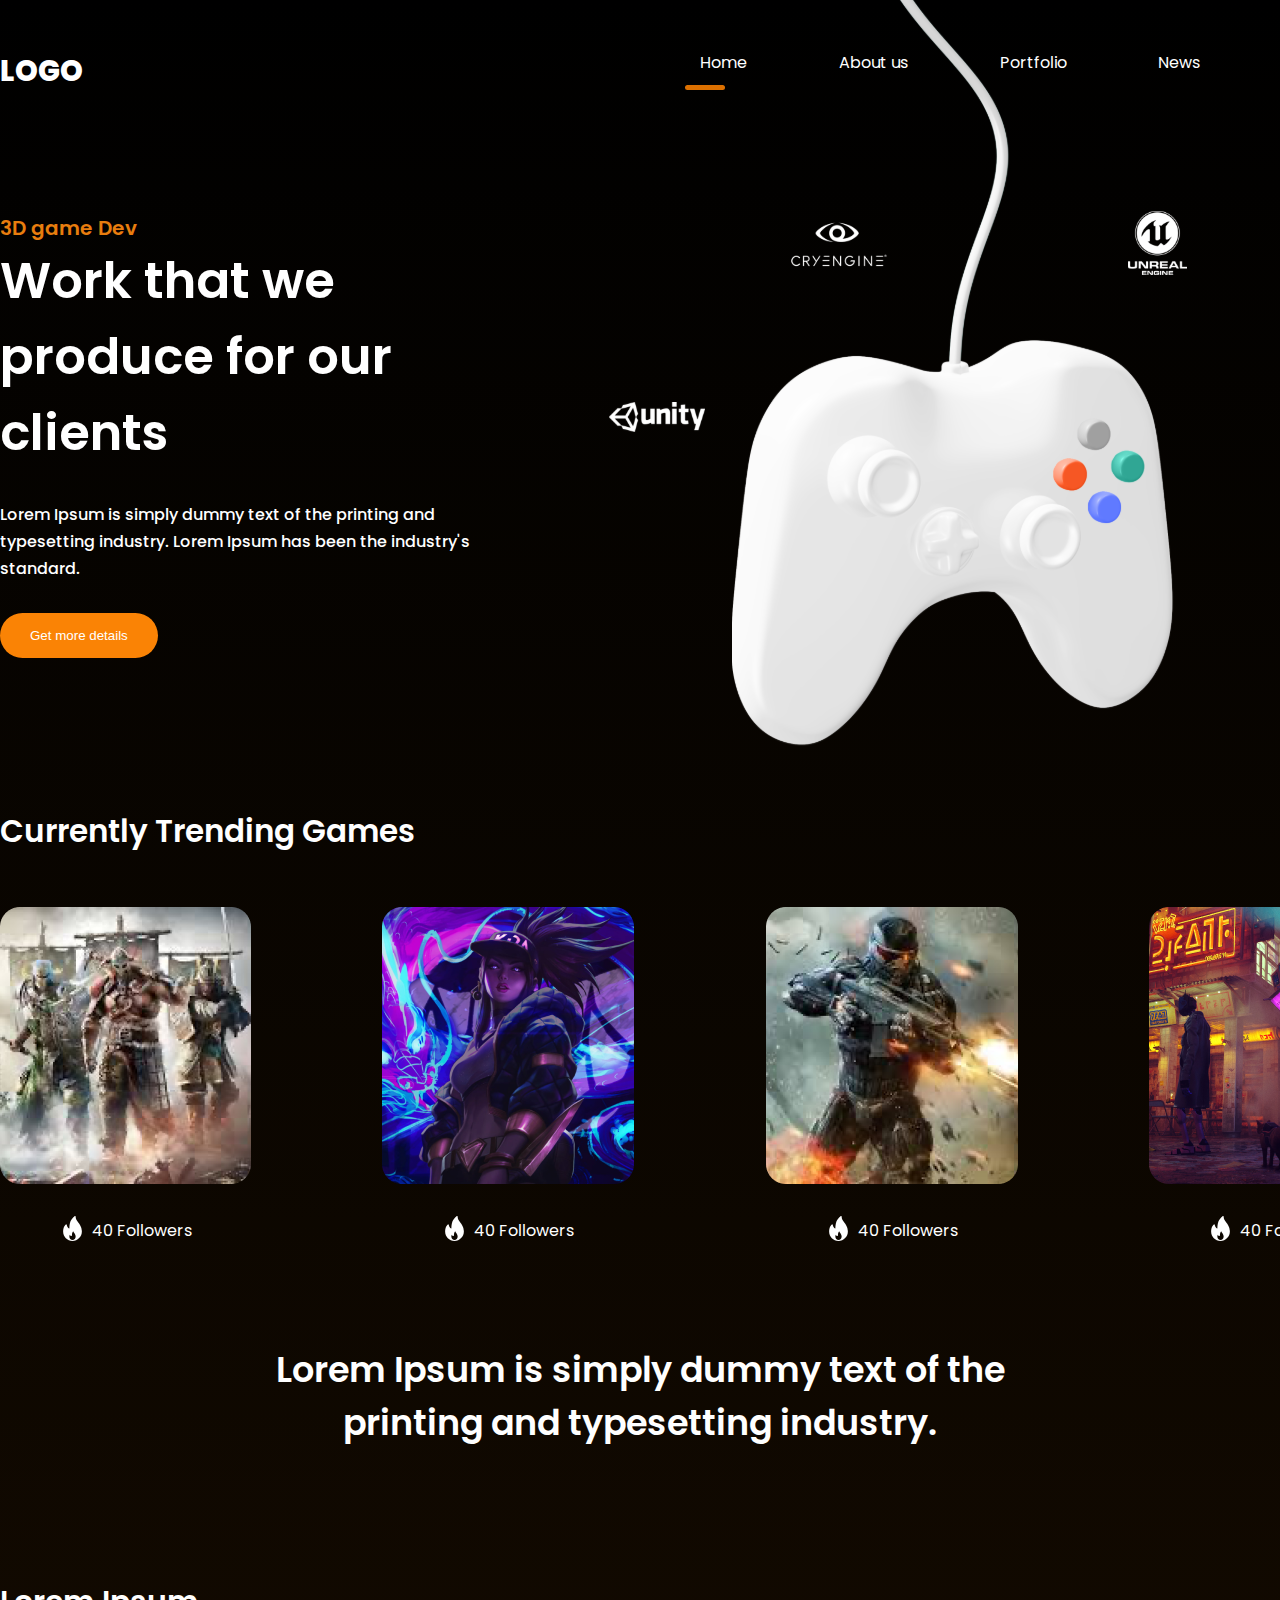
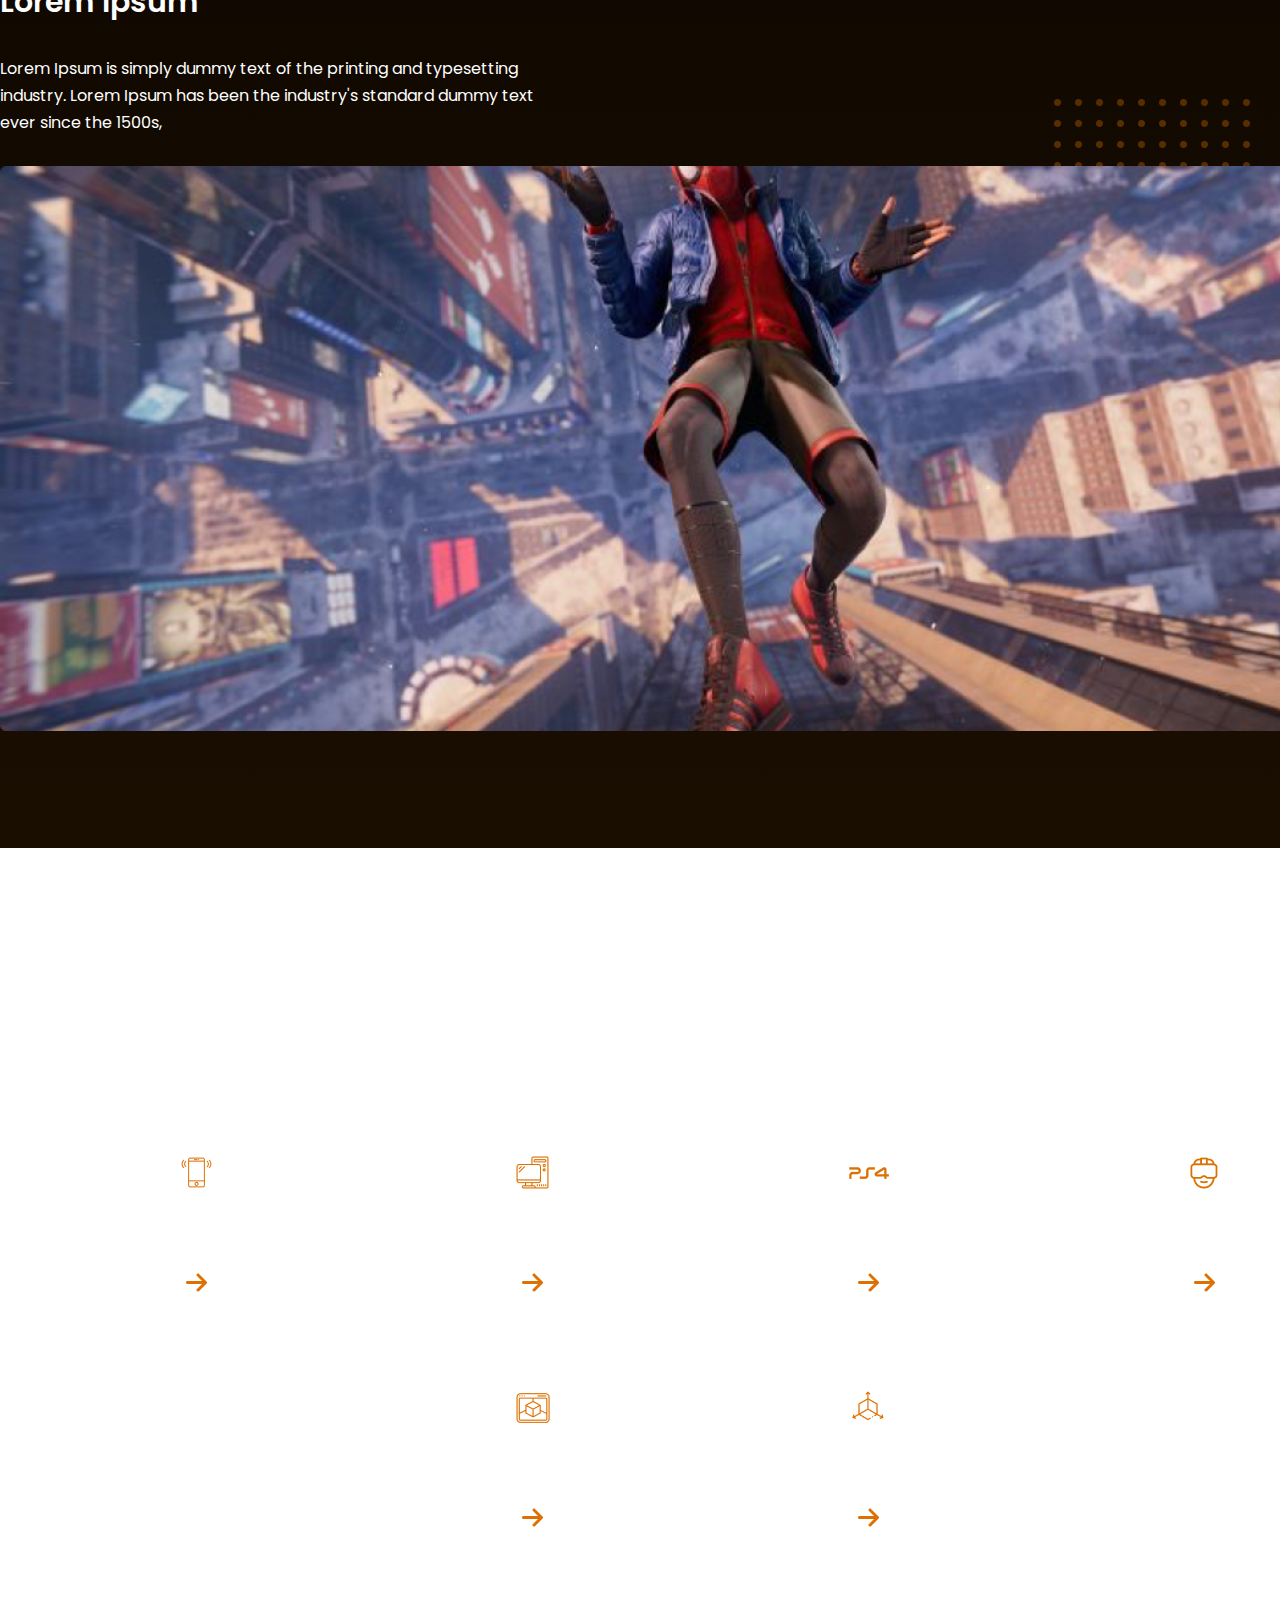
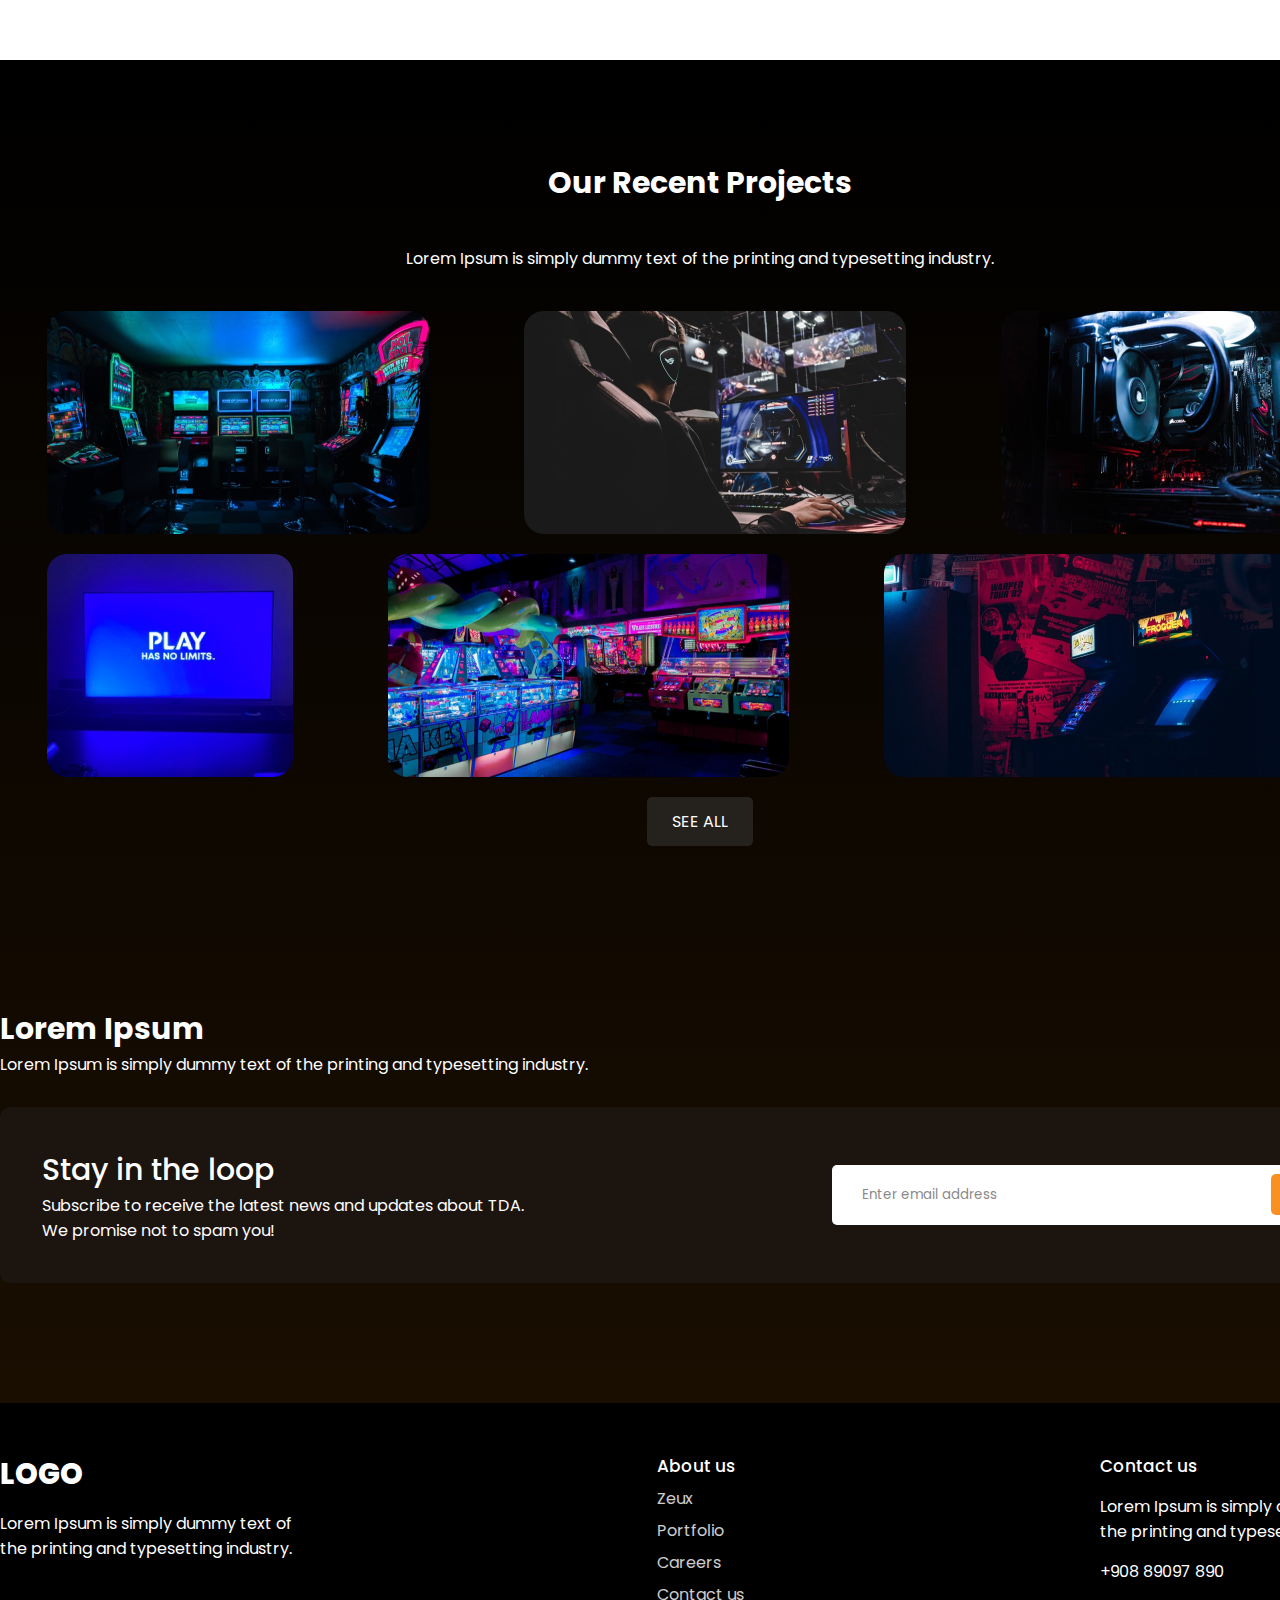
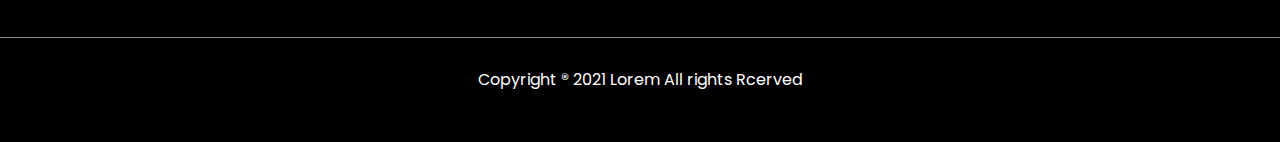
==== index.html @ 933ad987 "first commit" ====
<!DOCTYPE html>
<html lang="en">
    <head>
        <meta charset="utf-8">
        <meta name="viewport" content="width=device-width, initial-scale=1.0">
        <title>Game Website</title>
        <link rel="stylesheet" href="/css/main.css">
    </head>
    <body>
        <div class="wrapper">
            <header class="container">
                <span class="logo">logo</span>
                <nav>
                    <ul>
                        <li class="active"><a href="#">Home</a></li>
                        <li><a href="#">About us</a></li>
                        <li><a href="#">Portfolio</a></li>
                        <li><a href="#">News</a></li>
                        <li class="btn"><a href="#">Contacts</a></li>
                    </ul>
                </nav>
            </header>

            <div class="hero container">
                <div class="hero--info">
                    <h2>3D game Dev</h2>
                    <h1>Work that we produce for our clients</h1>
                    <p>Lorem Ipsum is simply dummy text of the printing and typesetting industry. Lorem Ipsum has been the industry's standard.</p>
                    <button class="btn">Get more details</button>
                </div>
                <img src="/img/joystick.svg" alt="">
            </div>

            <div class="container trending">
                <a href="#" class="see-all">SEE ALL</a>
                <h3>Currently Trending Games</h3>

                <div class="games">
                    <div class="block">
                        <img src="/img/game1.png" alt="">
                        <span><img src="/img/fire.svg" alt="">40 Followers</span>
                    </div>
                    <div class="block">
                        <img src="/img/game2.png" alt="">
                        <span><img src="/img/fire.svg" alt="">40 Followers</span>
                    </div>
                    <div class="block">
                        <img src="/img/game3.png" alt="">
                        <span><img src="/img/fire.svg" alt="">40 Followers</span>
                    </div>
                    <div class="block">
                        <img src="/img/game4.png" alt="">
                        <span><img src="/img/fire.svg" alt="">40 Followers</span>
                    </div>
                </div>
            </div>

            <div class="container big-text">
                <p>Lorem Ipsum is simply dummy text of the printing and typesetting industry.</p>
            </div>

            <div class="container banner">
                <h3>Lorem Ipsum</h3>
                <p>Lorem Ipsum is simply dummy text of the printing and typesetting industry. Lorem Ipsum has been the industry's standard dummy text ever since the 1500s,</p>
                <img class="layer" src="/img/dot.png" alt="">
                <img src="/img/banner.png" alt="">
            </div>

        </div>

        <div class="features">
            <div class="container">
                <h3>Lorem Ipsum is simply dummy text of the printing and typesetting industry.</h3>
                <p>Lorem Ipsum is simply dummy text of the printing and typesetting industry. Lorem Ipsum has been the industry's standard dummy text ever since the 1500s,</p>
                <div class="info">
                    <div class="block">
                        <img src="/img/features/feature1.png" alt="">
                        <p>Mobile Game Development</p>
                        <img src="/img/arrow.png" alt="">
                    </div>
                    <div class="block">
                        <img src="/img/features/feature2.png" alt="">
                        <p>PC Game Development</p>
                        <img src="/img/arrow.png" alt="">
                    </div>
                    <div class="block">
                        <img src="/img/features/feature3.png" alt="">
                        <p>PS4 Game Development</p>
                        <img src="/img/arrow.png" alt="">
                    </div>
                    <div class="block">
                        <img src="/img/features/feature4.png" alt="">
                        <p>AR/VR Solutions</p>
                        <img src="/img/arrow.png" alt="">
                    </div>
                    <div class="block">
                        <img src="/img/features/feature5.png" alt="">
                        <p>MAR/ VR design</p>
                        <img src="/img/arrow.png" alt="">
                    </div>
                    <div class="block">
                        <img src="/img/features/feature6.png" alt="">
                        <p>3D Modelings</p>
                        <img src="/img/arrow.png" alt="">
                    </div>
                </div>
            </div>
        </div>

        <div class="wrapper">
            <div class="container projects">
                <h3>Our Recent Projects</h3>
                <p>Lorem Ipsum is simply dummy text of the printing and typesetting industry.</p>
                <div class="images">
                    <img src="/img/projects/project1.png" alt="">
                    <img src="/img/projects/project2.png" alt="">
                    <img src="/img/projects/project3.png" alt="">
                </div>
                <div class="images">
                    <img src="/img/projects/project4.png" alt="">
                    <img src="/img/projects/project5.png" alt="">
                    <img src="/img/projects/project6.png" alt="">
                </div>
                <a href="" class="see-all">SEE ALL</a>
            </div>

            <div class="container email">
                <h3>Lorem Ipsum</h3>
                <p>Lorem Ipsum is simply dummy text of the printing and typesetting industry. </p>
                <div class="block">
                    <div>
                        <h4>Stay in the loop</h4>
                        <p>Subscribe to receive the latest news and updates about TDA.
                            We promise not to spam you! </p>
                    </div>
                    <div>
                        <input type="email" id="emailField" placeholder="Enter email address">
                        <button onclick="checkEmail()">Continue</button>
                    </div>
                </div>
            </div>
        </div>

        <footer>
            <div class="blocks container">
                <div>
                    <span class="logo">Logo</span>
                    <p>Lorem Ipsum is simply dummy text of the printing and typesetting industry. </p>
                </div>
                <div>
                    <h4>About us</h4>
                    <ul>
                        <li>Zeux</li>
                        <li>Portfolio</li>
                        <li>Careers</li>
                        <li>Contact us</li>
                    </ul>
                </div>
                <div>
                    <h4>Contact us</h4>
                    <p>Lorem Ipsum is simply dummy text of the printing and typesetting industry. </p>
                    <p>+908 89097 890</p>
                </div>
            </div>
            <hr>
            <p>Copyright ® 2021 Lorem All rights Rcerved</p>
        </footer>

        <script>
            function checkEmail() {
                let email = document.querySelector('#emailField').value;
                if(!email.includes('@')) alert('Нет символа @');
                else if(!email.includes('.')) alert('Нет символа .');
                else alert('Все верно!');
            }
        </script>
    </body>
</html>
---- css/main.css ----
@import url('https://fonts.googleapis.com/css2?family=Poppins:wght@400;500;700;800&display=swap');

* { /*для всех элементов*/
    margin: 0;
    padding: 0;
}

body {
    font-family: 'Poppins', sans-serif;
    font-weight: 400;
    color: #fff;
    font-size: 16px;
}

a {
    text-decoration: none;
}

img { 
    max-width: 100%;
}

.wrapper {
    background: linear-gradient(180deg, rgba(0,0,0,1) 0%, rgba(26,14,1,1) 100%);
    width: 100%;
}

.container {
    width: 1400px;
    margin: 0 auto;
}

header {
    padding: 50px 0;
}

header .logo, footer .blocks .logo {
    text-transform: uppercase;
    font-size: 29px;
    font-weight: 800;
}

header nav {
    float: right;
    width: 50%;
}

header nav ul {
    list-style: none;
    display: flex;
    justify-content: space-between;
    z-index: 2;
    position: relative;
}

header nav ul li {
    display: inline-block; /*чтобы добавить margin padding*/
}

header nav ul li a {
    color: #fff;
}

header nav ul li.active::after {
    content: '';
    display: block;
    width: 40px;
    height: 5px;
    background: #DC7000;
    border-radius: 10px;
    position: relative;
    top: 10px;
    left: -15px;

}

header nav ul li:not(.active):not(.btn) a:hover {
    border-bottom: 5px solid #DC7000;
}

header nav ul li.btn a, .email .block button {
    background: #FA9021;
    padding: 9px 17px;
    border-radius: 5px;
    transition: all 500ms ease;
}

header nav ul li.btn a:hover, .email .block button:hover {
    background: #a02604;
}

.hero {
    padding-bottom: 100px;
    position: relative;
    z-index: 1; /*рабоает только если есть position relative*/
}

.hero--info {
    width: 530px;
    padding-top: 70px;
}

.hero--info h2 {
    font-weight: 600;
    color: #E87D0E;
    font-size: 20px;
}

.hero--info h1 {
    font-weight: 600;
    font-size: 50px;
}

.hero--info p {
    font-weight: 500;
    line-height: 170%;
    margin: 30px 0;
}

.hero--info .btn {
    background: #FA8305;
    color: #fff;
    border-radius: 50px;
    padding: 15px 30px;
    border: 0;
    transition: all 500ms ease;
}

.hero--info .btn:hover {
    cursor: pointer;
    transform: scale(1.1);
}

.hero img {
    position: absolute; /*чтобы фотография располагалась относительно секции, в секции прописываем position:relative*/
    top: -150px;
    right: 0;
}

/* Секция с играми */

.trending {
    padding-top: 50px;
}

.trending h3 {
    font-weight: 600;
    font-size: 31px;
}

.trending .see-all, .projects .see-all {
    color: #fff;
    background: #25211D;
    border-radius: 5px;
    padding: 12px 23px;
    float: right;
    display: block;
    transition: all 500ms ease;
}

.trending .see-all:hover, .projects .see-all:hover {
    transform: scale(1.1);
}

.trending .games {
    display: flex;
    justify-content: space-between;
    width: 100%;
    padding: 50px 0;
}

.trending .games span {
    display: block;
    text-align: center;
    margin-top: 20px;
}

.trending .games span img {
    position: relative;
    top: 5px;
    margin-right: 7px;
}

.big-text {
    padding: 50px 0;
    font-size: 35px;
    font-weight: 600;
    text-align: center;
    width: 800px;
}

.banner {
    padding: 80px 0;
    position: relative;
}

.banner h3{
    font-weight: 600;
    font-size: 30px;
    margin-bottom: 30px;
}

.banner p {
    font-size: 16px;
    line-height: 170%;
    width: 550px;
    margin-bottom: 30px;

}

.banner img {
    position: relative;
    width: 100%;
    margin-bottom: 30px;
    z-index: 2;
}

.banner .layer {
    width: auto;
    position: absolute; /*чтобы фотография располагалась относительно секции, в секции прописываем position:relative*/
    top: 200px;
    right: 150px;
    z-index: 1;
}

/* Секция с изображением */

.features {
    background: url('/img/BG.png') no-repeat center fixed;
    background-size: cover;
    padding: 80px 0;
}

.features h3, .features p {
    margin-bottom: 20px;
    text-align: center;
    max-width: 800px;
    margin-left: auto; /* указываем, чтобы по центру было, после указания width*/
    margin-right: auto;
}

.features h3 {
    font-size: 30px;
}

.features .info {
    display: flex;
    justify-content: center;
    flex-wrap: wrap; /*чтобы блоки переходили на новые ряды*/
}

.features .info .block {
    text-align: center;
    width: 20%;
    margin: 30px 2%;
}

.features .info .block img {
    margin-bottom: 15px;
}

/* Секция с проектами */

.projects {
    padding: 100px 0;
}

.projects h3 {
    font-size: 30px;
    text-align: center;
}

.projects p {
    margin: 40px auto;
    text-align: center;
}

.projects .images {
    display: flex;
    justify-content: space-around; /*все элементы по центру, просто между ними какое-то расстояние*/
    margin-bottom: 20px;
}

.projects .see-all {
    float: none;
    width: 60px;
    text-align: center;
    margin: 0 auto;
}

/* Нижняя часть */

.email {
    padding-bottom: 120px;
}

.email h3 {
    margin-top: 60px;
    font-size: 30px;
}

.email .block {
    background: #1C140F;
    margin-top: 30px;
    border-radius: 10px;
    padding: 40px 3%;
    width: 94%;
    display: flex;
    justify-content: space-between;
    align-items: center; /* расположить элементы по вертикали по центру*/
}

.email .block h4 {
    font-size: 30px;
    font-weight: 500;
}

.email .block p {
    width: 500px;
}

.email .block input {
    background: #fff;
    outline: none;
    border: 0;
    border-radius: 5px;
    width: 380px;
    font-family: 'Poppins', sans-serif;
    font-weight: 400;
    padding: 20px 30px;
    position: relative;
    right: -95px;   
    z-index: 1;
    padding-right: 120px;
}

.email .block input::placeholder {
    color: #898989;
}

.email .block button {
    cursor: pointer;
    border: 0;
    padding: 13px 17px;
    position: relative;
    z-index: 2;
    color: #fff;
}

footer {
    background: #000;
    padding: 50px 0;
}

footer .blocks {
    display: flex;
    justify-content: space-between;
}

footer .blocks p {
    width: 300px;
    margin: 15px 0;
}

footer .blocks h4 {
    font-weight: 500;
    font-size: 17px;
}

footer .blocks ul { 
    list-style: none;
}

footer .blocks ul li {
    margin-top: 7px;
    opacity: 0.8;
}

footer hr {
    margin: 30px 0;
    border: 0;
    height: 0.6px;
    background: #898989;
}

footer > p {
    text-align: center;
}
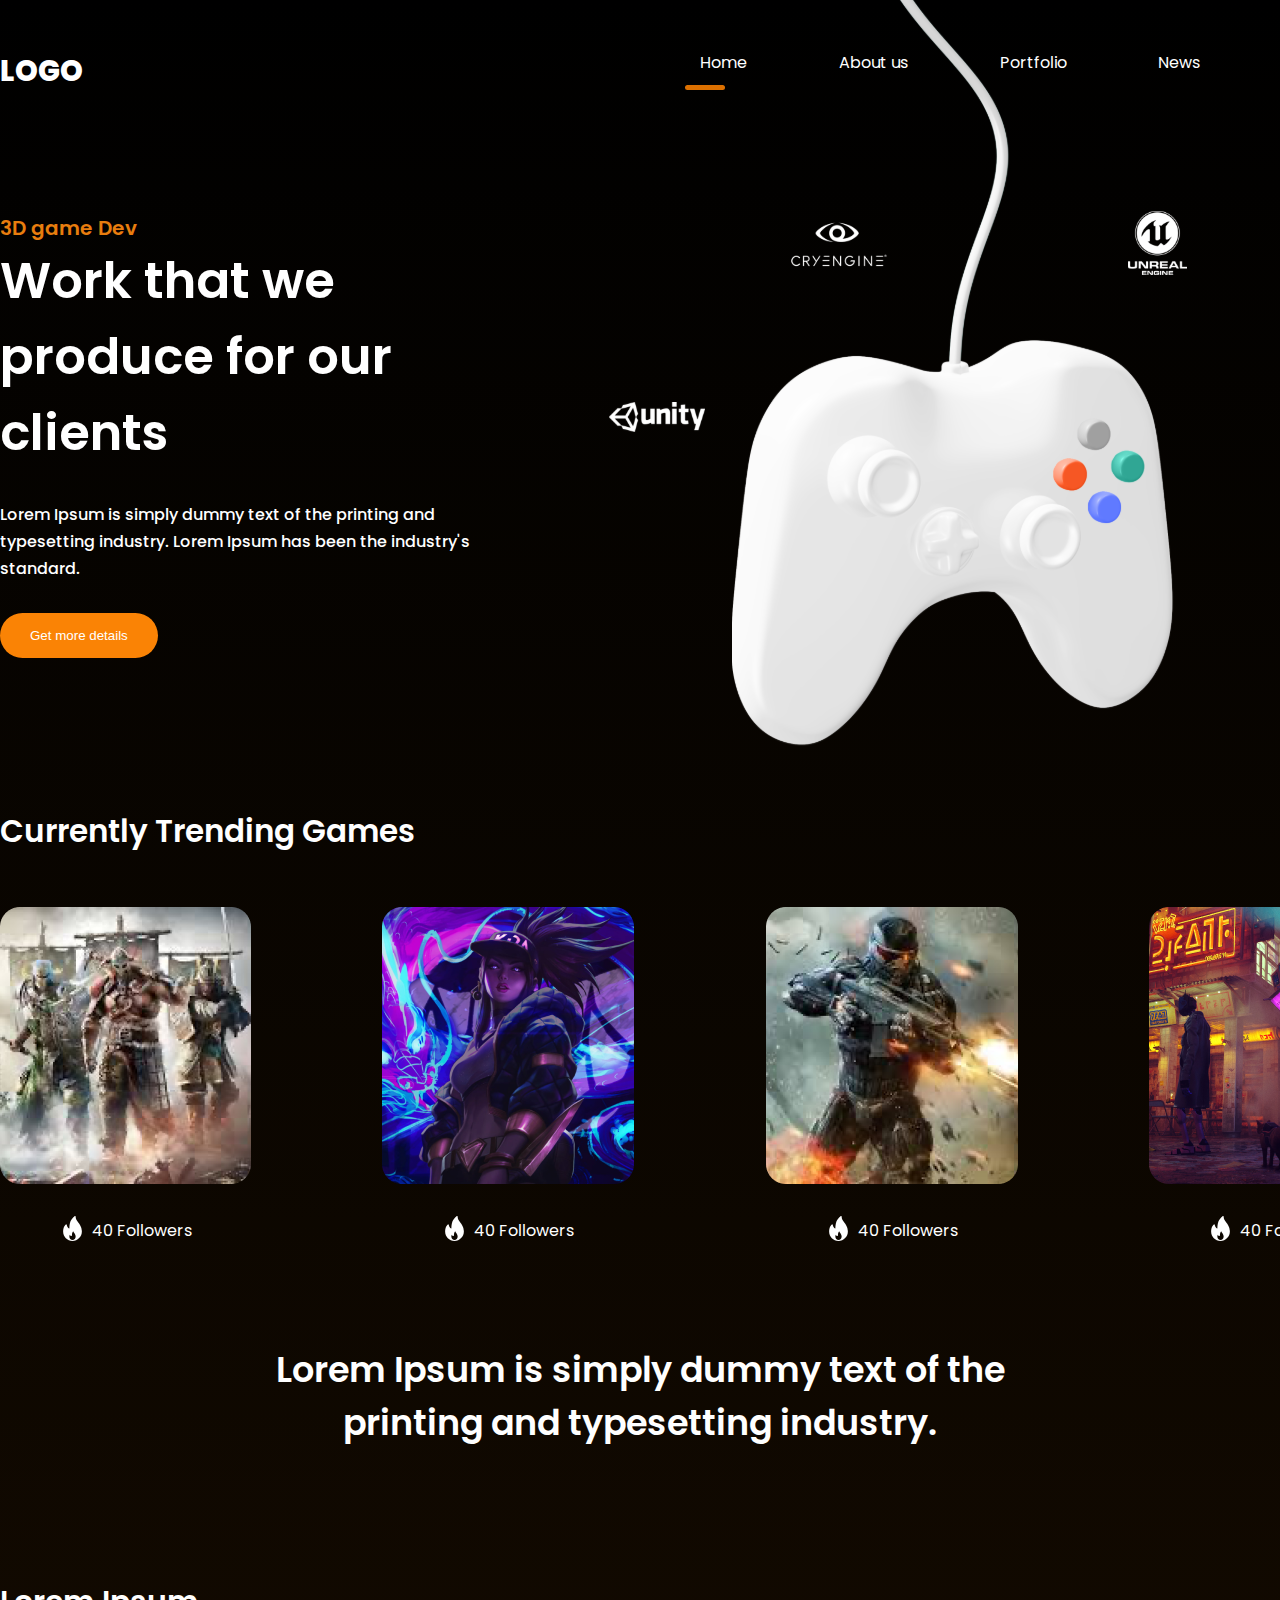
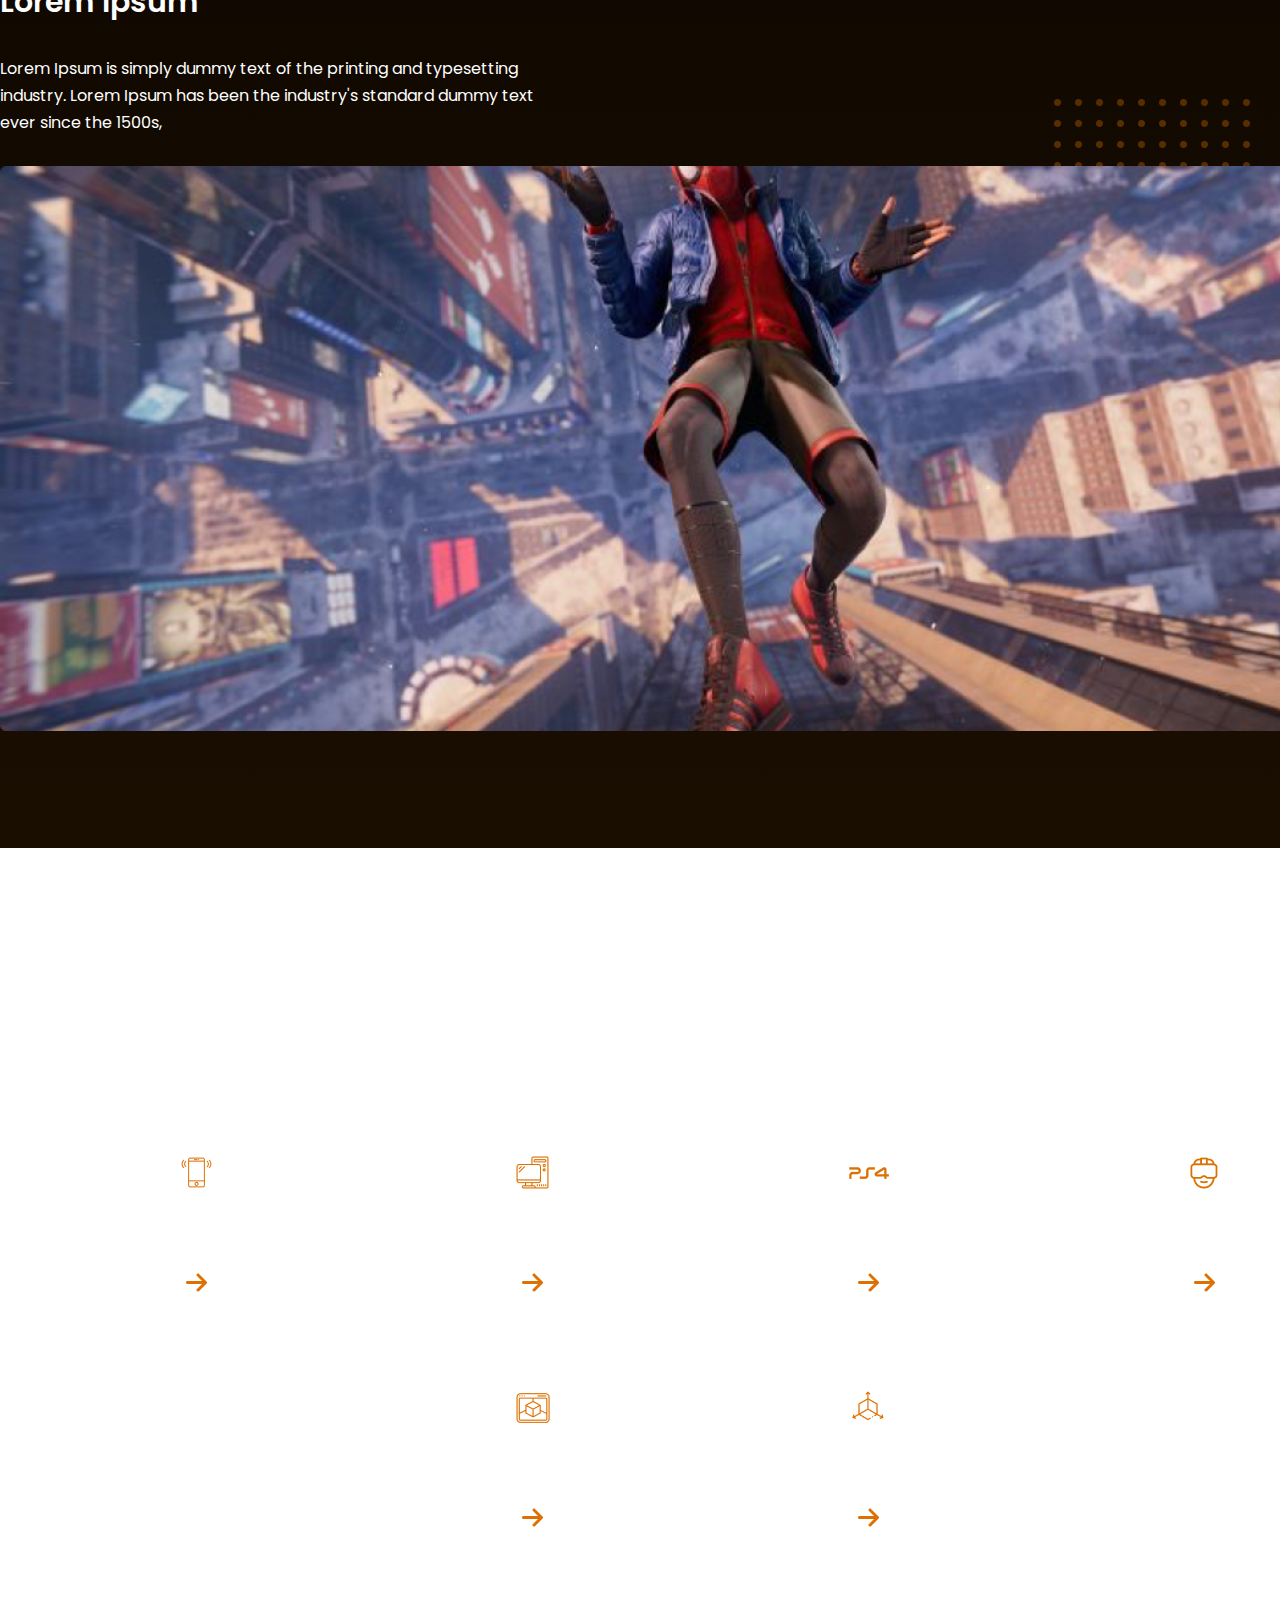
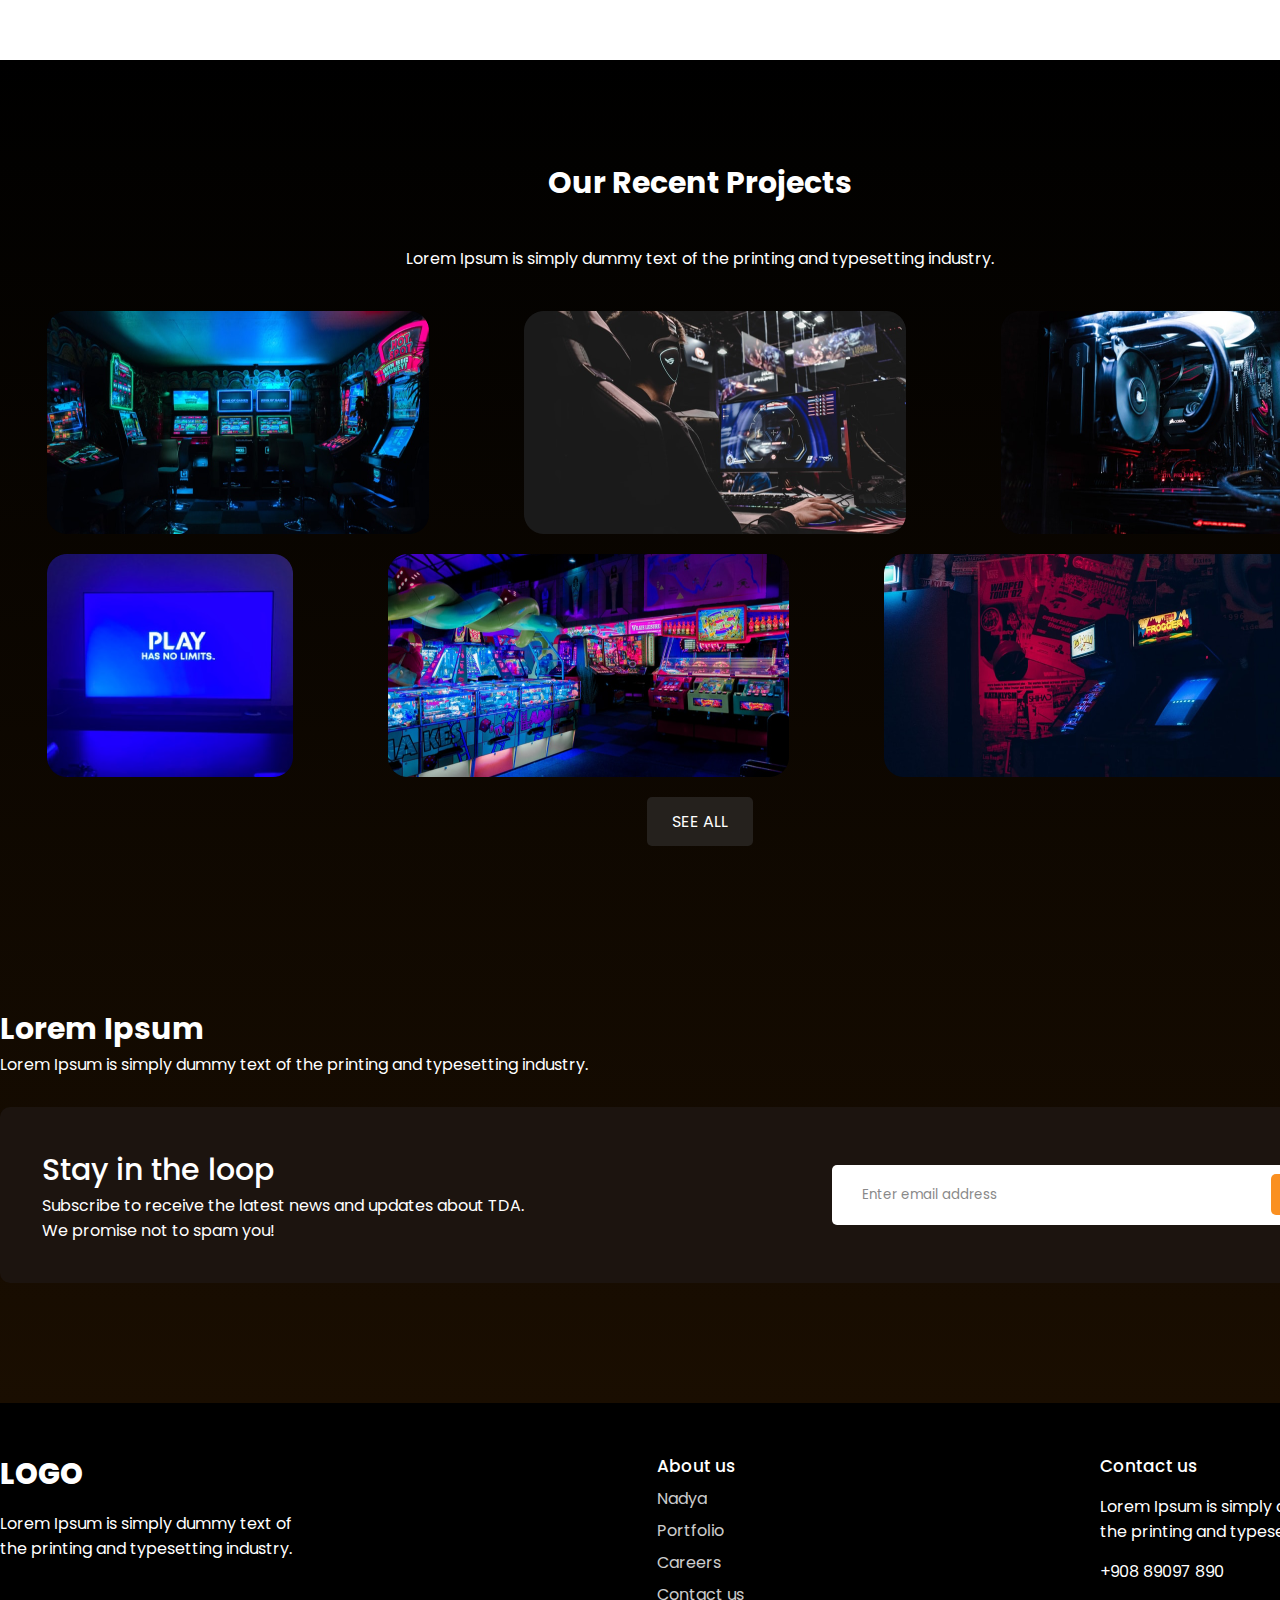
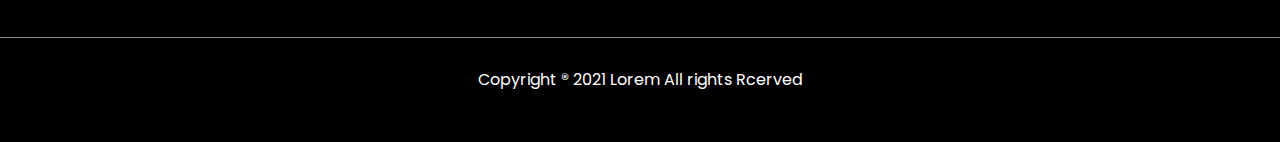
==== commit 6b78759c: "new commit" ====
--- a/index.html
+++ b/index.html
@@ -150,7 +150,7 @@
                 <div>
                     <h4>About us</h4>
                     <ul>
-                        <li>Zeux</li>
+                        <li>Nadya</li>
                         <li>Portfolio</li>
                         <li>Careers</li>
                         <li>Contact us</li>
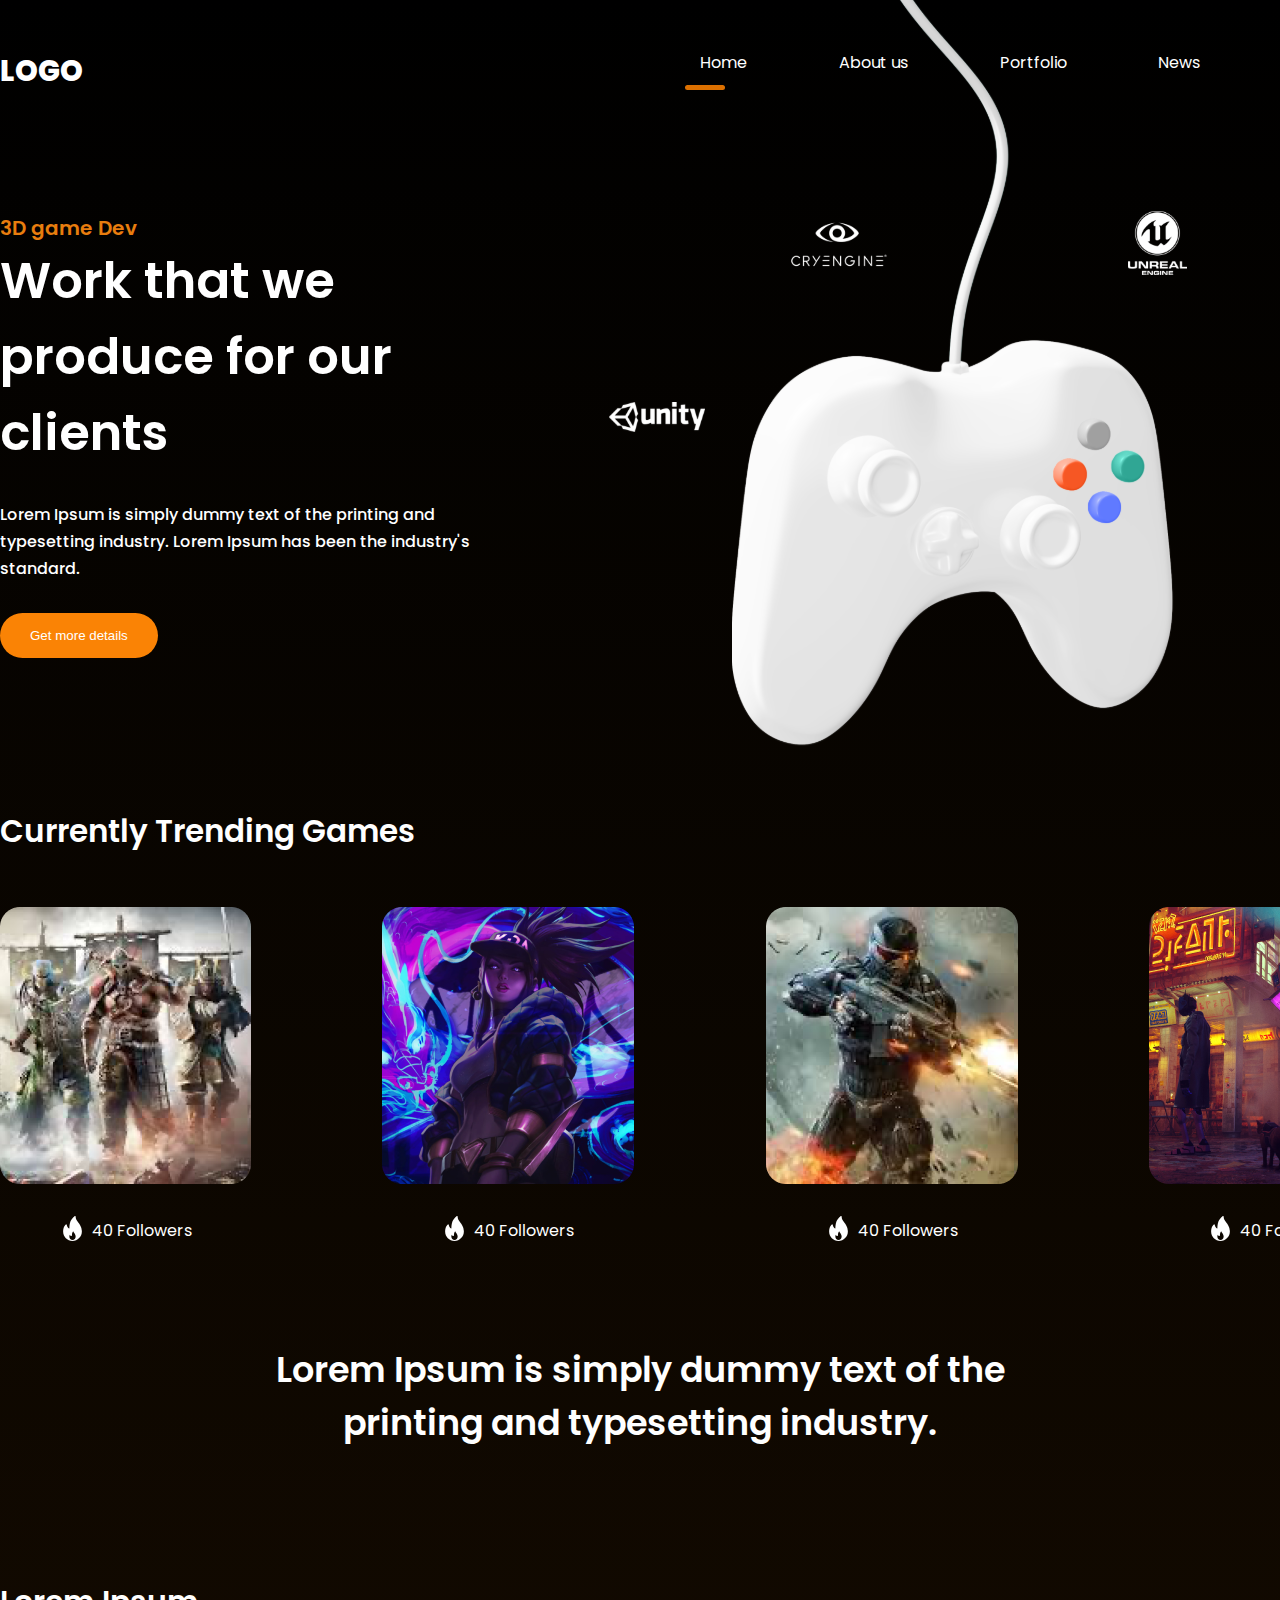
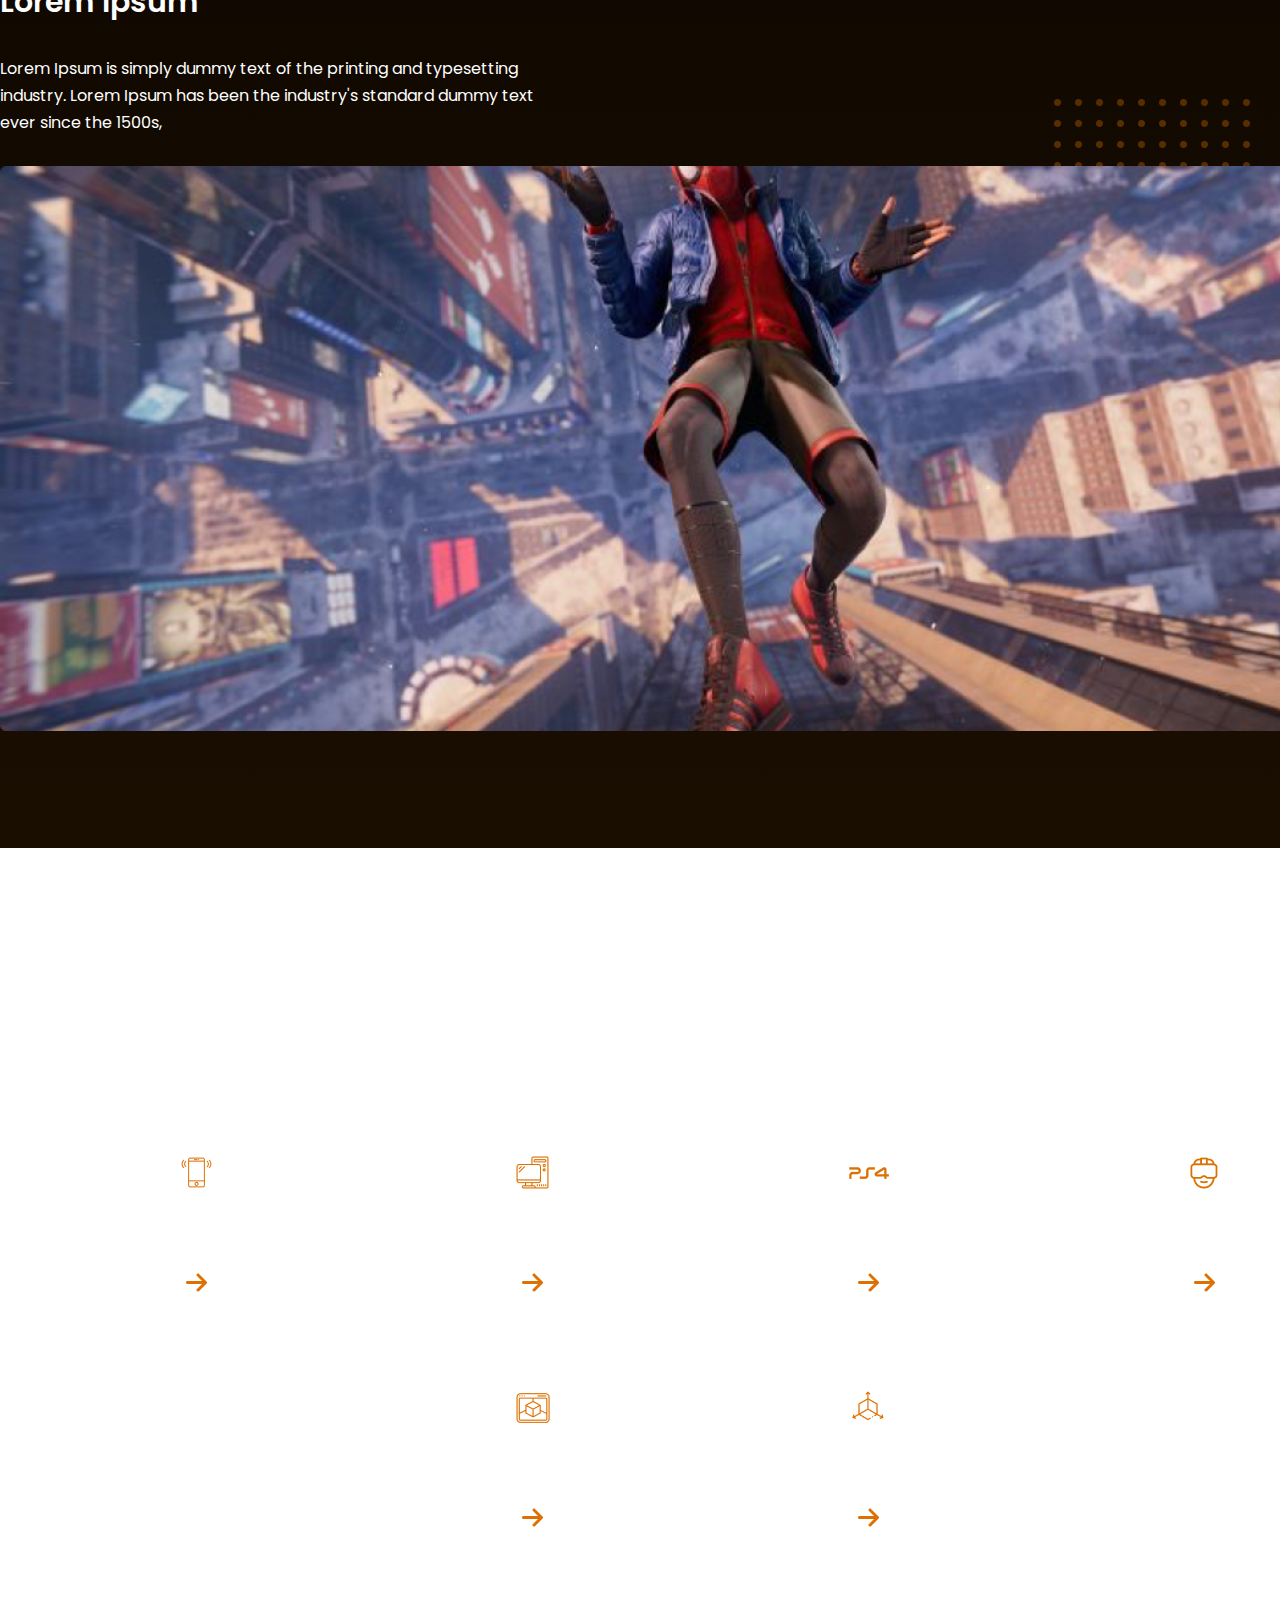
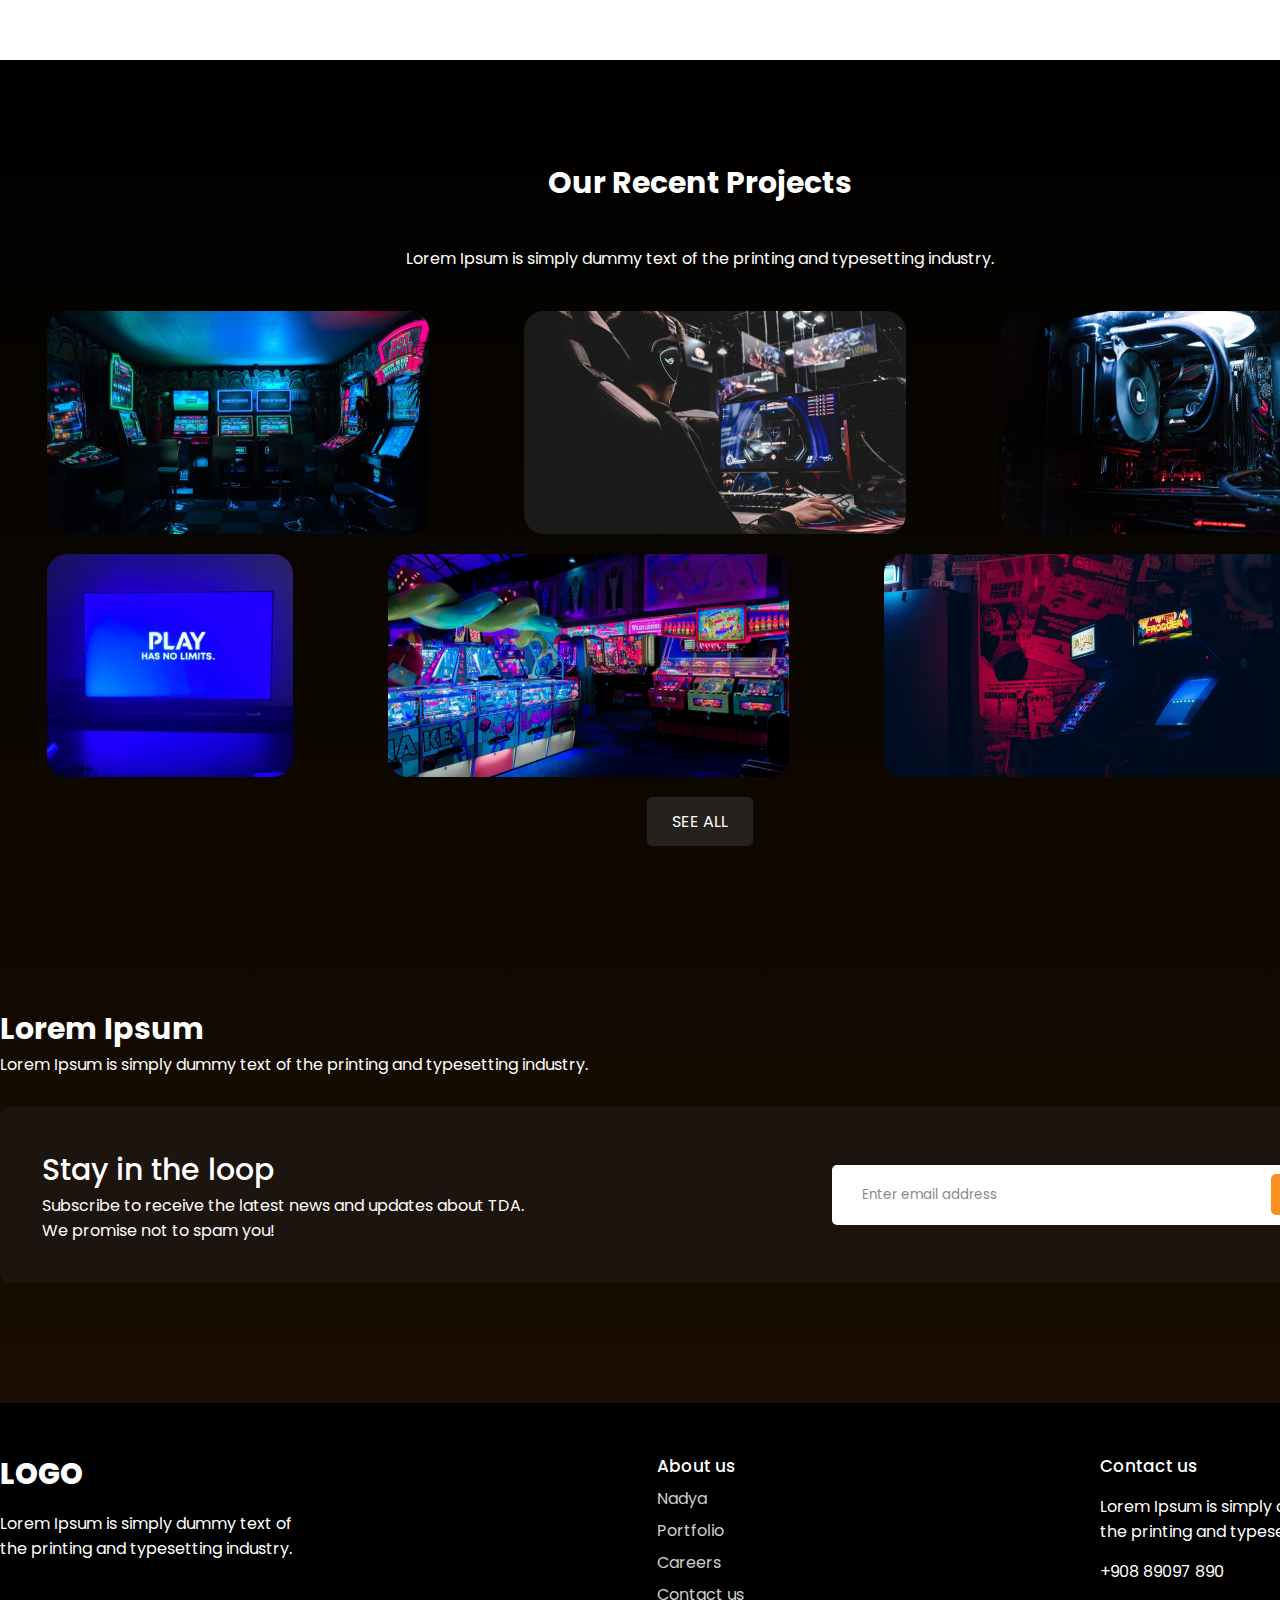
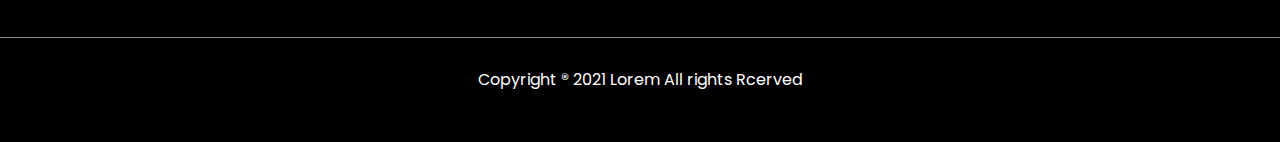
==== commit 2977b156: "new commit" ====
--- a/index.html
+++ b/index.html
@@ -7,13 +7,14 @@
         <link rel="stylesheet" href="/css/main.css">
     </head>
     <body>
+
         <div class="wrapper">
             <header class="container">
                 <span class="logo">logo</span>
                 <nav>
                     <ul>
-                        <li class="active"><a href="#">Home</a></li>
-                        <li><a href="#">About us</a></li>
+                        <li class="active"><a href="/">Home</a></li>
+                        <li><a href="about.html">About us</a></li>
                         <li><a href="#">Portfolio</a></li>
                         <li><a href="#">News</a></li>
                         <li class="btn"><a href="#">Contacts</a></li>
--- a/css/main.css
+++ b/css/main.css
@@ -23,6 +23,7 @@
 .wrapper {
     background: linear-gradient(180deg, rgba(0,0,0,1) 0%, rgba(26,14,1,1) 100%);
     width: 100%;
+    overflow-x: hidden; /* чтобы обрезать все, что выходит за пределы */
 }
 
 .container {
@@ -117,7 +118,8 @@
     margin: 30px 0;
 }
 
-.hero--info .btn {
+.hero--info .btn,
+.hero-about .info .btn {
     background: #FA8305;
     color: #fff;
     border-radius: 50px;
@@ -126,7 +128,8 @@
     transition: all 500ms ease;
 }
 
-.hero--info .btn:hover {
+.hero--info .btn:hover, 
+.hero-about .info .btn:hover {
     cursor: pointer;
     transform: scale(1.1);
 }
@@ -347,6 +350,77 @@
     color: #fff;
 }
 
+/* A B O U T  U S */
+
+.hero-about {
+    position: relative;
+}
+
+.hero-about .info {
+    width: 500px;
+    padding: 250px 0;
+}
+
+.hero-about .info h1 {
+    margin-bottom: 15px;
+    font-size: 30px;
+}
+
+.hero-about .info .btn {
+    margin-top: 20px;
+}
+
+.hero-about img {
+    position: absolute;
+    right: -150px;
+    top: 0; /* чтобы сверху отображалось */
+}
+
+.work {
+    padding: 80px 0;
+}
+
+.work h2 {
+    font-size: 25px;
+    margin-bottom: 40px;
+}
+
+.work .blocks {
+    display: flex;
+    justify-content: space-between;
+}
+
+.work .blocks .block {
+    width: 25%;
+    border-radius: 10px;
+    padding: 50px 35px;
+    background: #1C140F;
+}
+
+.work .blocks .block h3 {
+    font-size: 20px;
+    margin: 20px 0;
+}
+
+.work .blocks .block .badge {
+    border-radius: 7px;
+    padding: 10px 20px;
+}
+
+.work .blocks .block .badge.purple {
+    background: #560F67;
+}
+
+.work .blocks .block .badge.brown {
+    background: #31190D;
+}
+
+.work .blocks .block .badge.green {
+    background: #192A1D;
+}
+
+/* F O O T E R */
+
 footer {
     background: #000;
     padding: 50px 0;
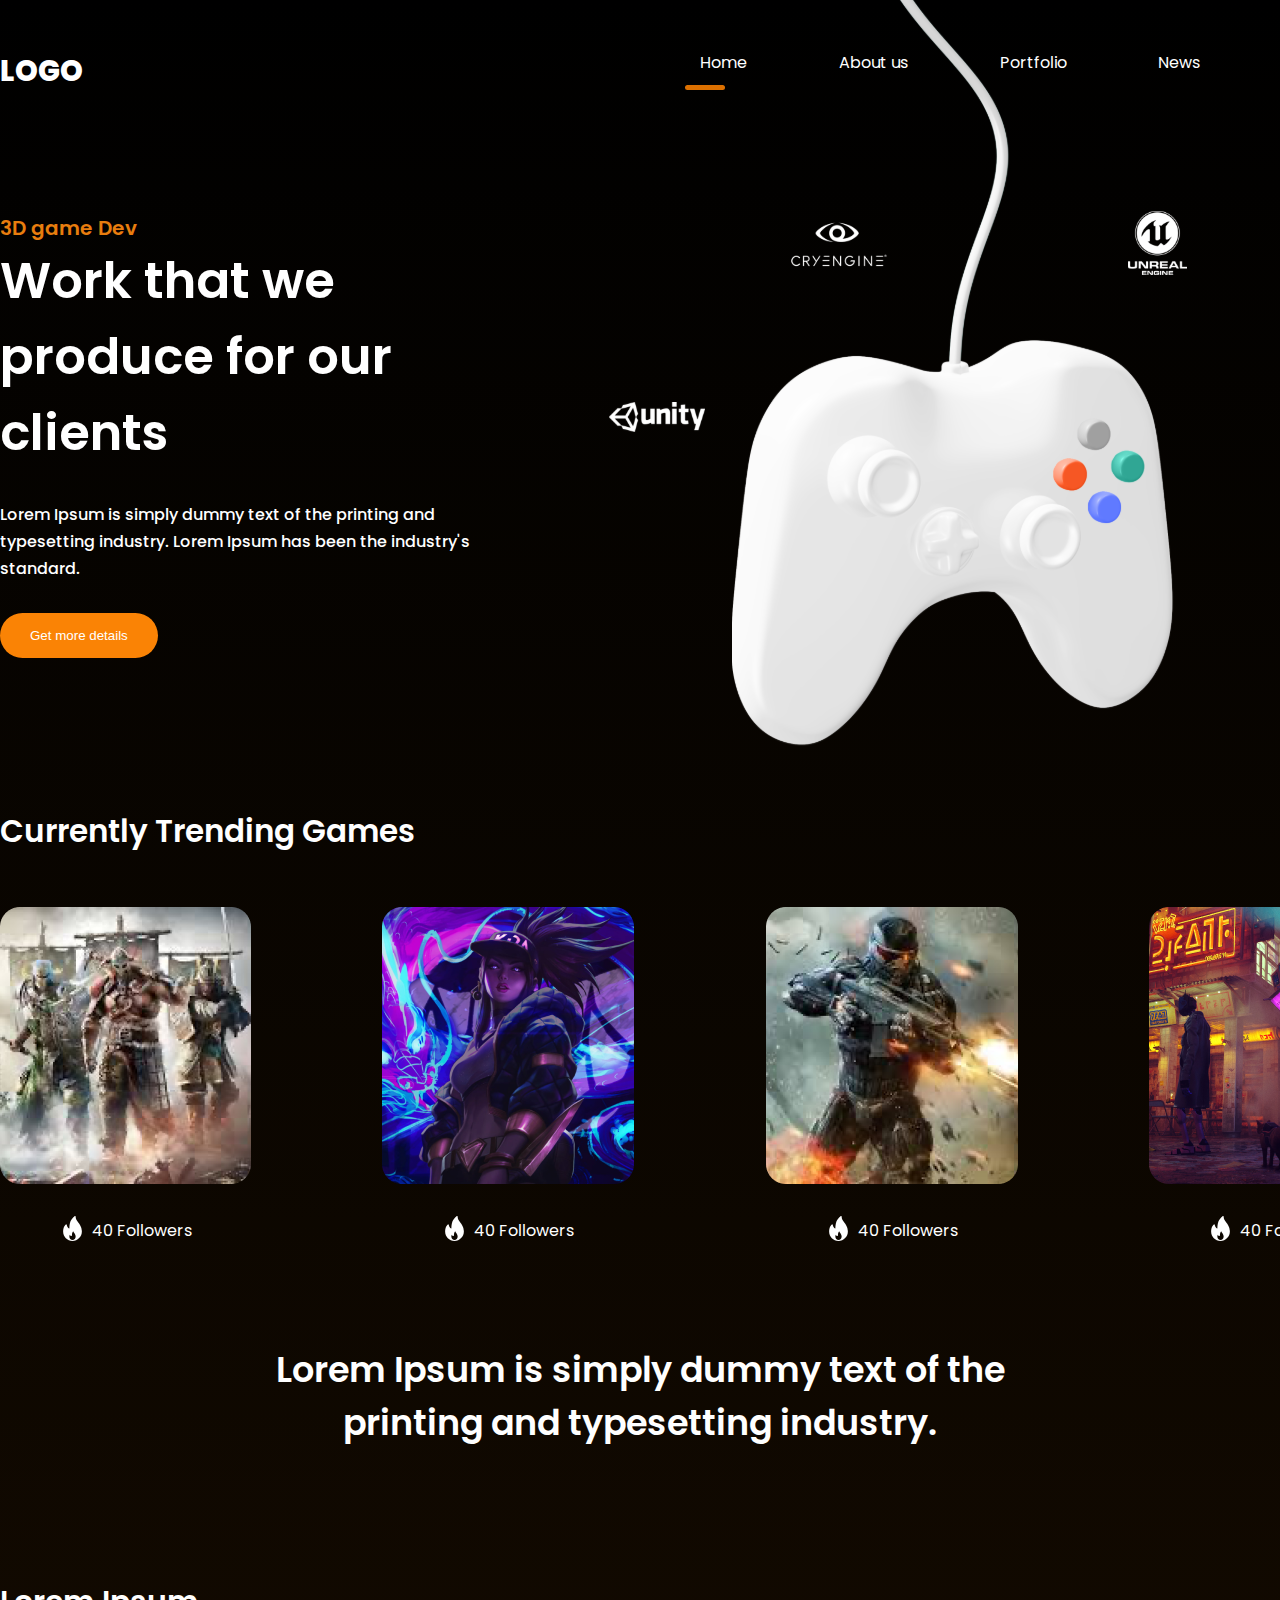
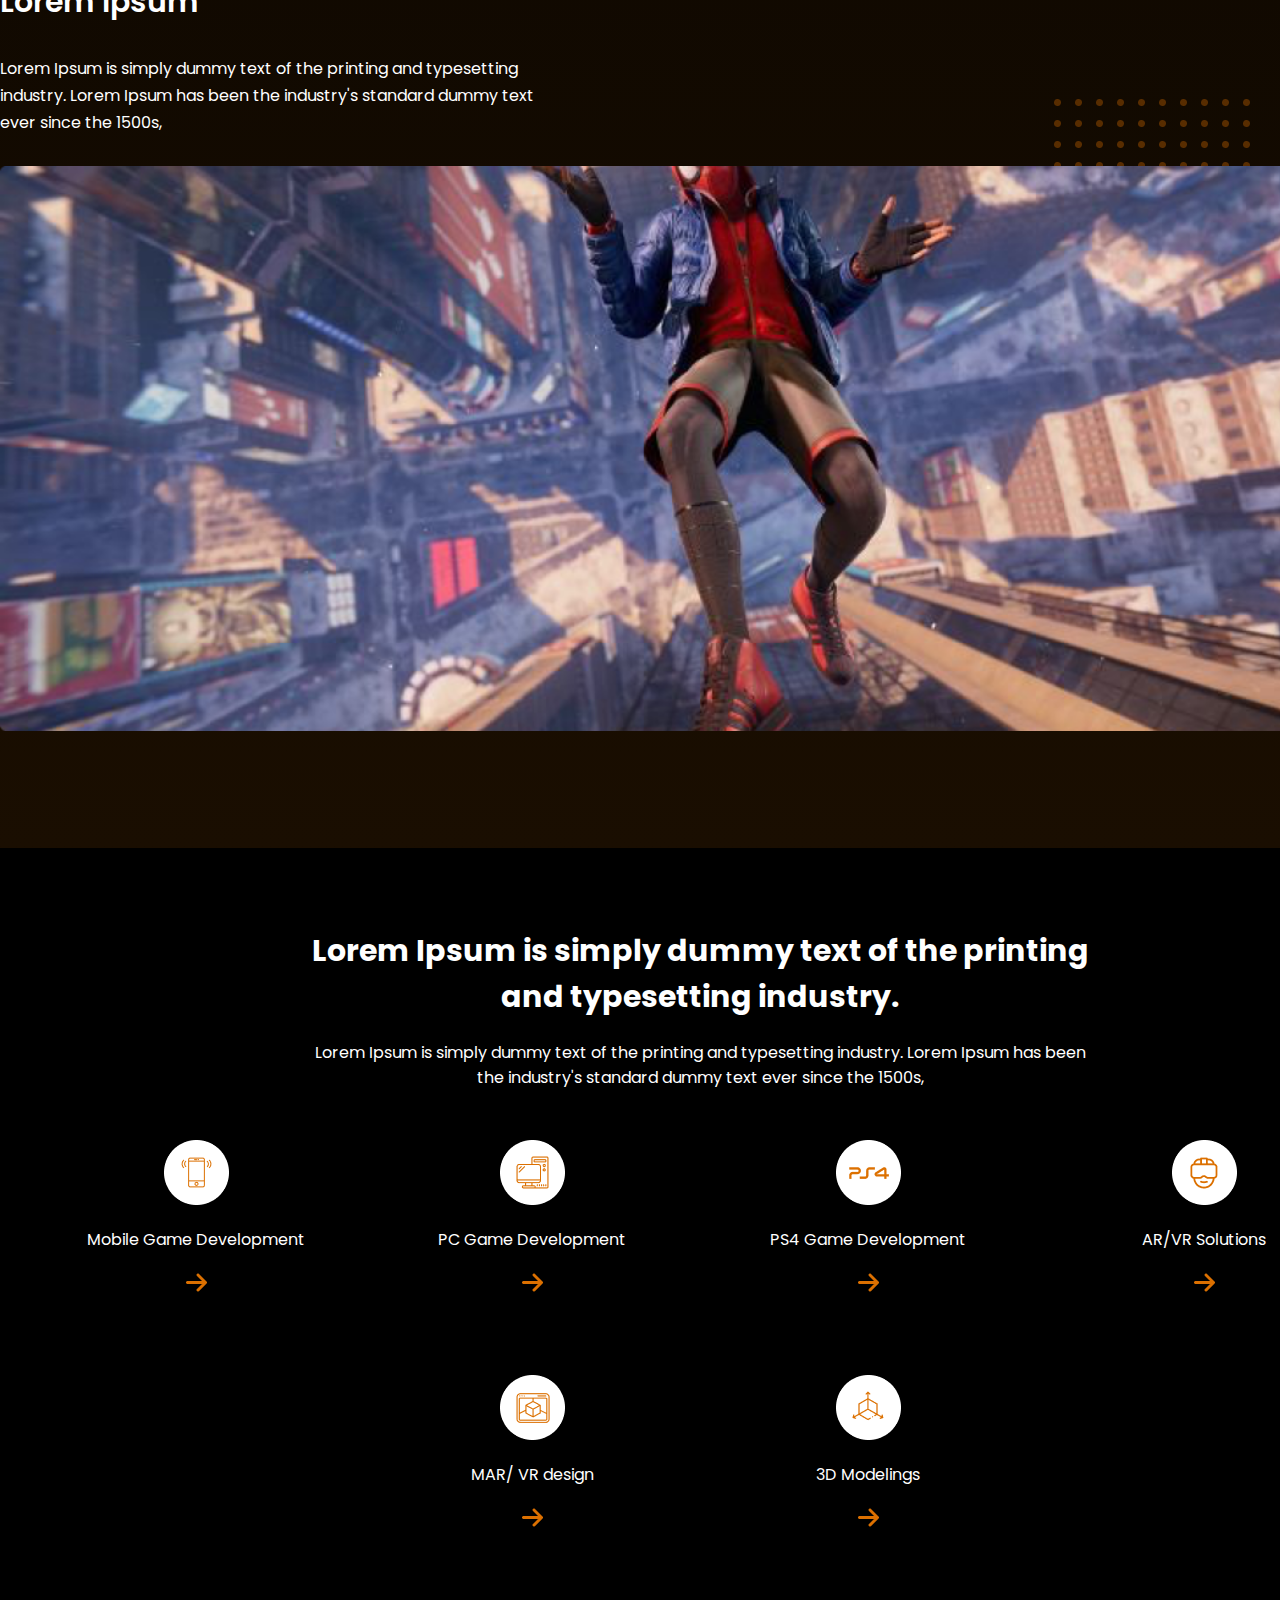
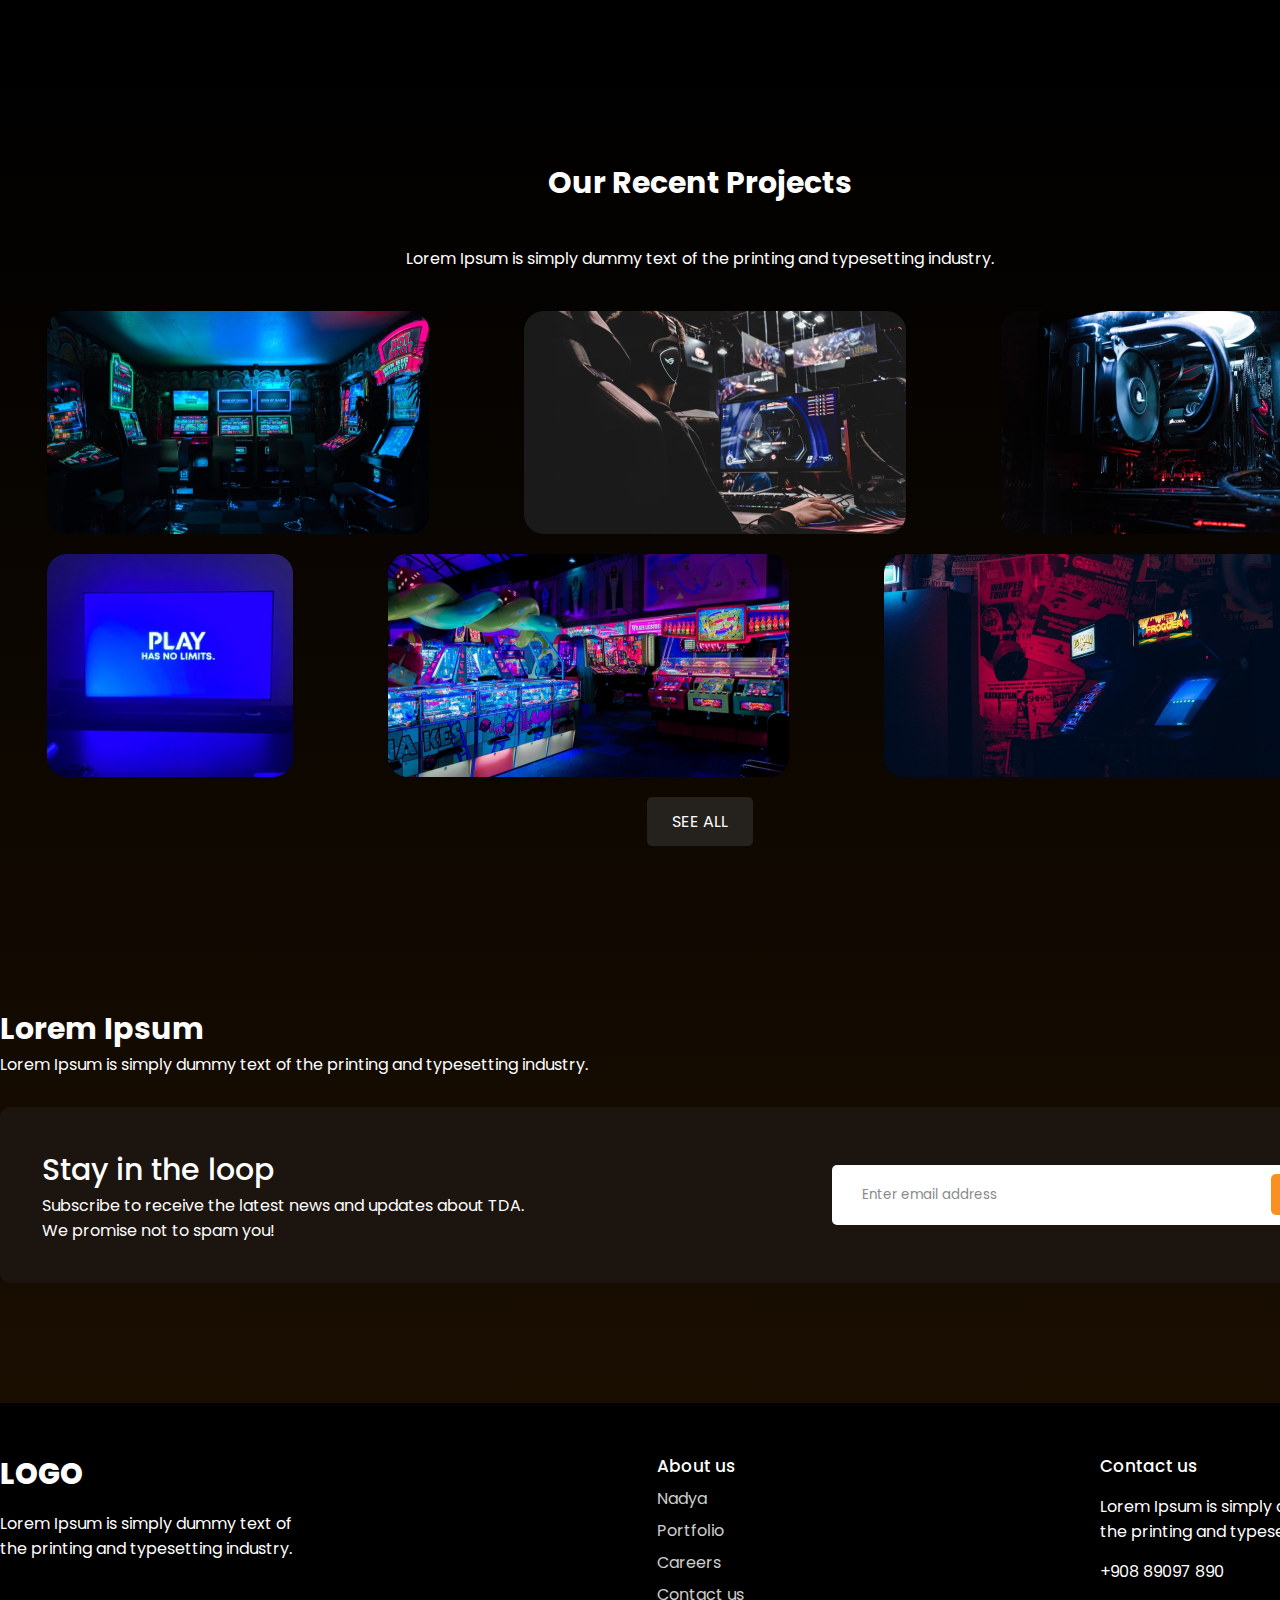
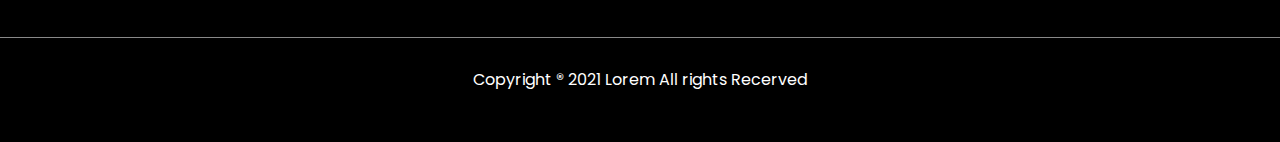
==== commit f99e917a: "new Contacts commit" ====
--- a/index.html
+++ b/index.html
@@ -17,7 +17,7 @@
                         <li><a href="about.html">About us</a></li>
                         <li><a href="#">Portfolio</a></li>
                         <li><a href="#">News</a></li>
-                        <li class="btn"><a href="#">Contacts</a></li>
+                        <li class="btn"><a href="/contacts.html">Contacts</a></li>
                     </ul>
                 </nav>
             </header>
@@ -164,7 +164,7 @@
                 </div>
             </div>
             <hr>
-            <p>Copyright ® 2021 Lorem All rights Rcerved</p>
+            <p>Copyright ® 2021 Lorem All rights Recerved</p>
         </footer>
 
         <script>
--- a/css/main.css
+++ b/css/main.css
@@ -10,6 +10,7 @@
     font-weight: 400;
     color: #fff;
     font-size: 16px;
+    background: #000;
 }
 
 a {
@@ -30,6 +31,8 @@
     width: 1400px;
     margin: 0 auto;
 }
+
+/* H E A D E R */
 
 header {
     padding: 50px 0;
@@ -419,6 +422,97 @@
     background: #192A1D;
 }
 
+/* C O N T A C T S*/
+
+.hero-contacts h1{
+    text-align: center;
+    margin-top: 70px;
+    margin-bottom: 30px;
+    font-size: 33px;
+}
+
+.hero-contacts p {
+    text-align: center;
+}
+
+.hero-contacts img {
+    width: 70%;
+    margin: 80px 15%;
+}
+
+.feedback {
+    padding: 70px 0;
+    background: #1C140F;
+}
+
+.feedback h2 {
+    text-align: center;
+    font-weight: 500;
+    font-size: 30px;
+}
+
+.feedback p {
+    text-align: center;
+    margin-top: 10px;
+}
+
+.feedback form {
+    margin: 80px auto;
+    width: 600px;
+}
+
+.feedback form .inline {
+    display: flex;
+    justify-content: space-between;
+}
+
+.feedback form .inline > div {
+    width: 50%;
+}
+
+.feedback form label {
+    color: #4F4F4F;
+    font-size: 14px;
+}
+
+.feedback form input,
+.feedback form textarea {
+    background: #2C2420;
+    border-radius: 10px;
+    border: 0.6px solid #CECECE;
+    display: block;
+    width: 90%;
+    padding: 15px 10px;
+    outline: 0;
+    color: #fff;
+    margin-top: 7px;
+    margin-bottom: 20px;
+}
+
+.feedback form .one-line {
+    width: 96%;
+}
+
+.feedback form textarea {
+    resize: none;
+    height: 200px;
+}
+
+.feedback form button {
+    background: #DC7000;
+    border-radius: 5px;
+    border: 0;
+    float: right;
+    cursor: pointer;
+    color: #fff;
+    padding: 15px 35px;
+    transition: all 500ms ease;
+}
+
+.feedback form button:hover {
+    background: #a02604;
+}
+
 /* F O O T E R */
 
 footer {
